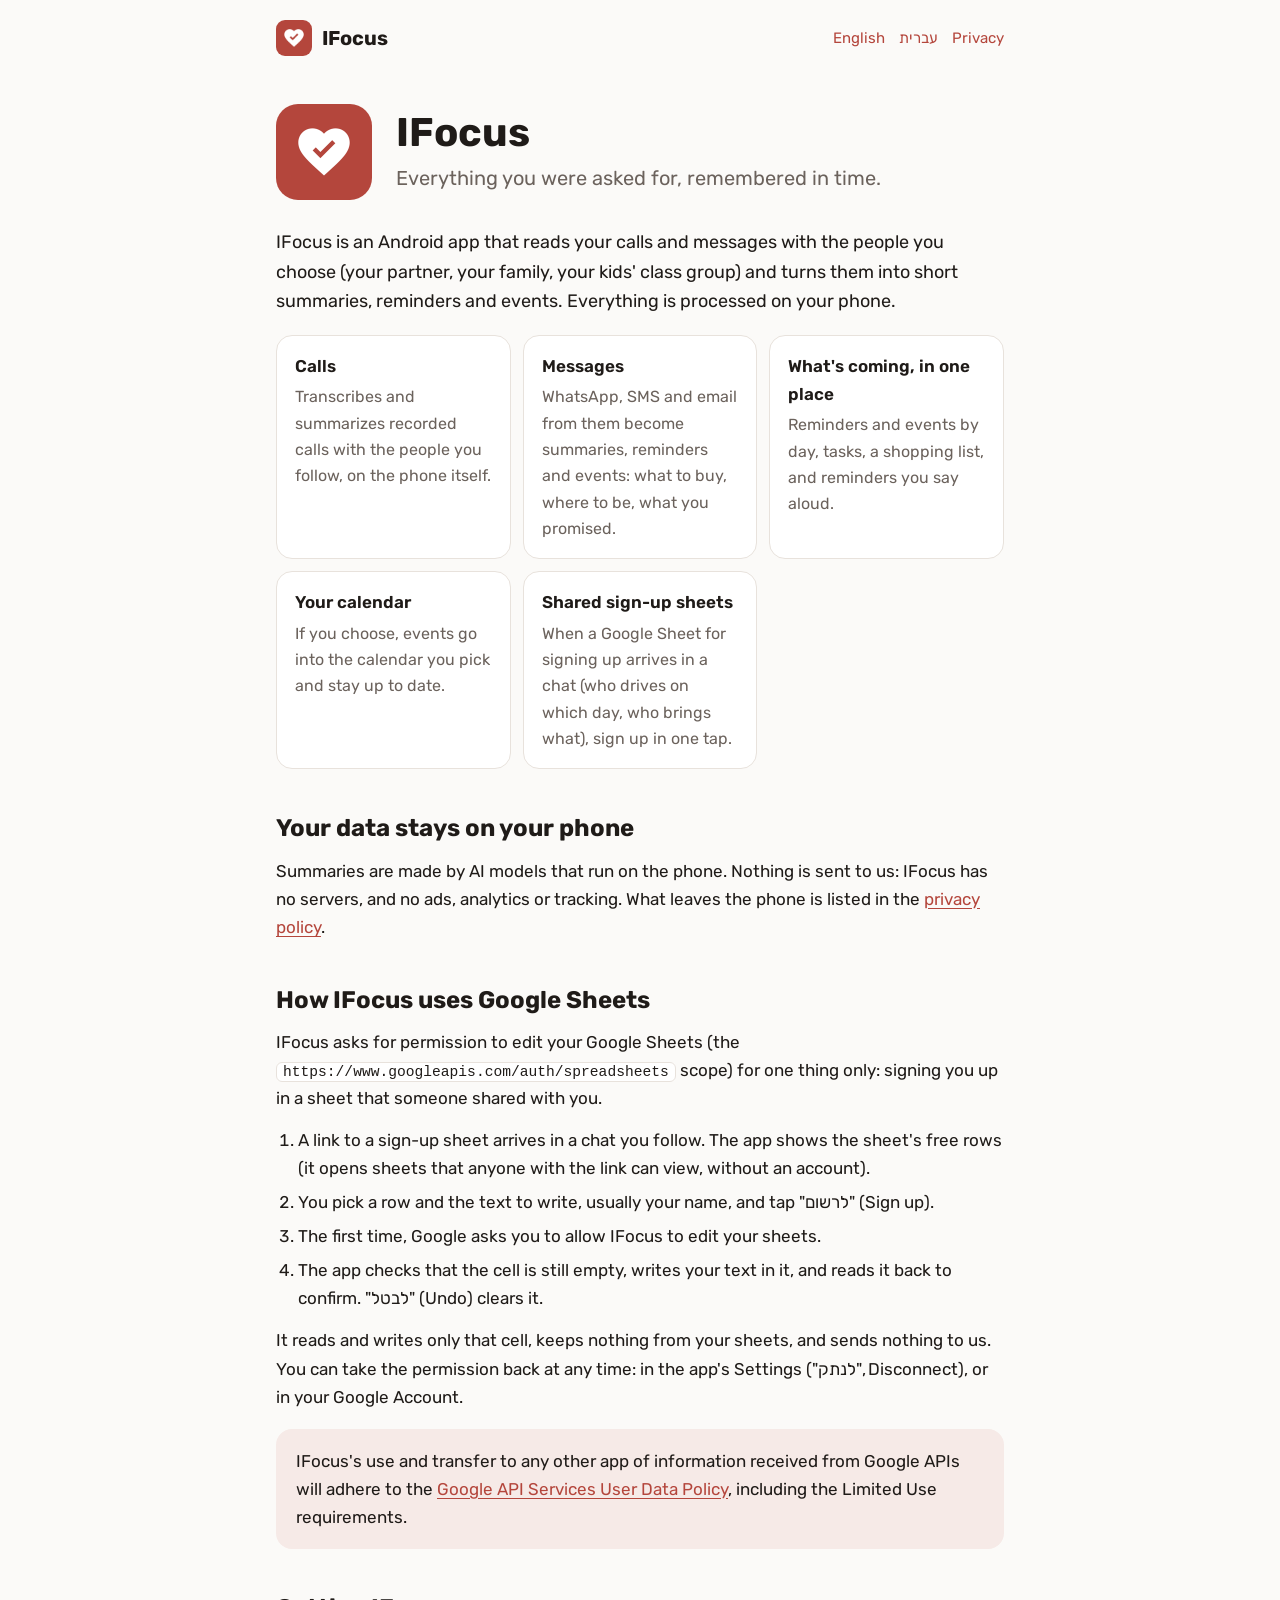
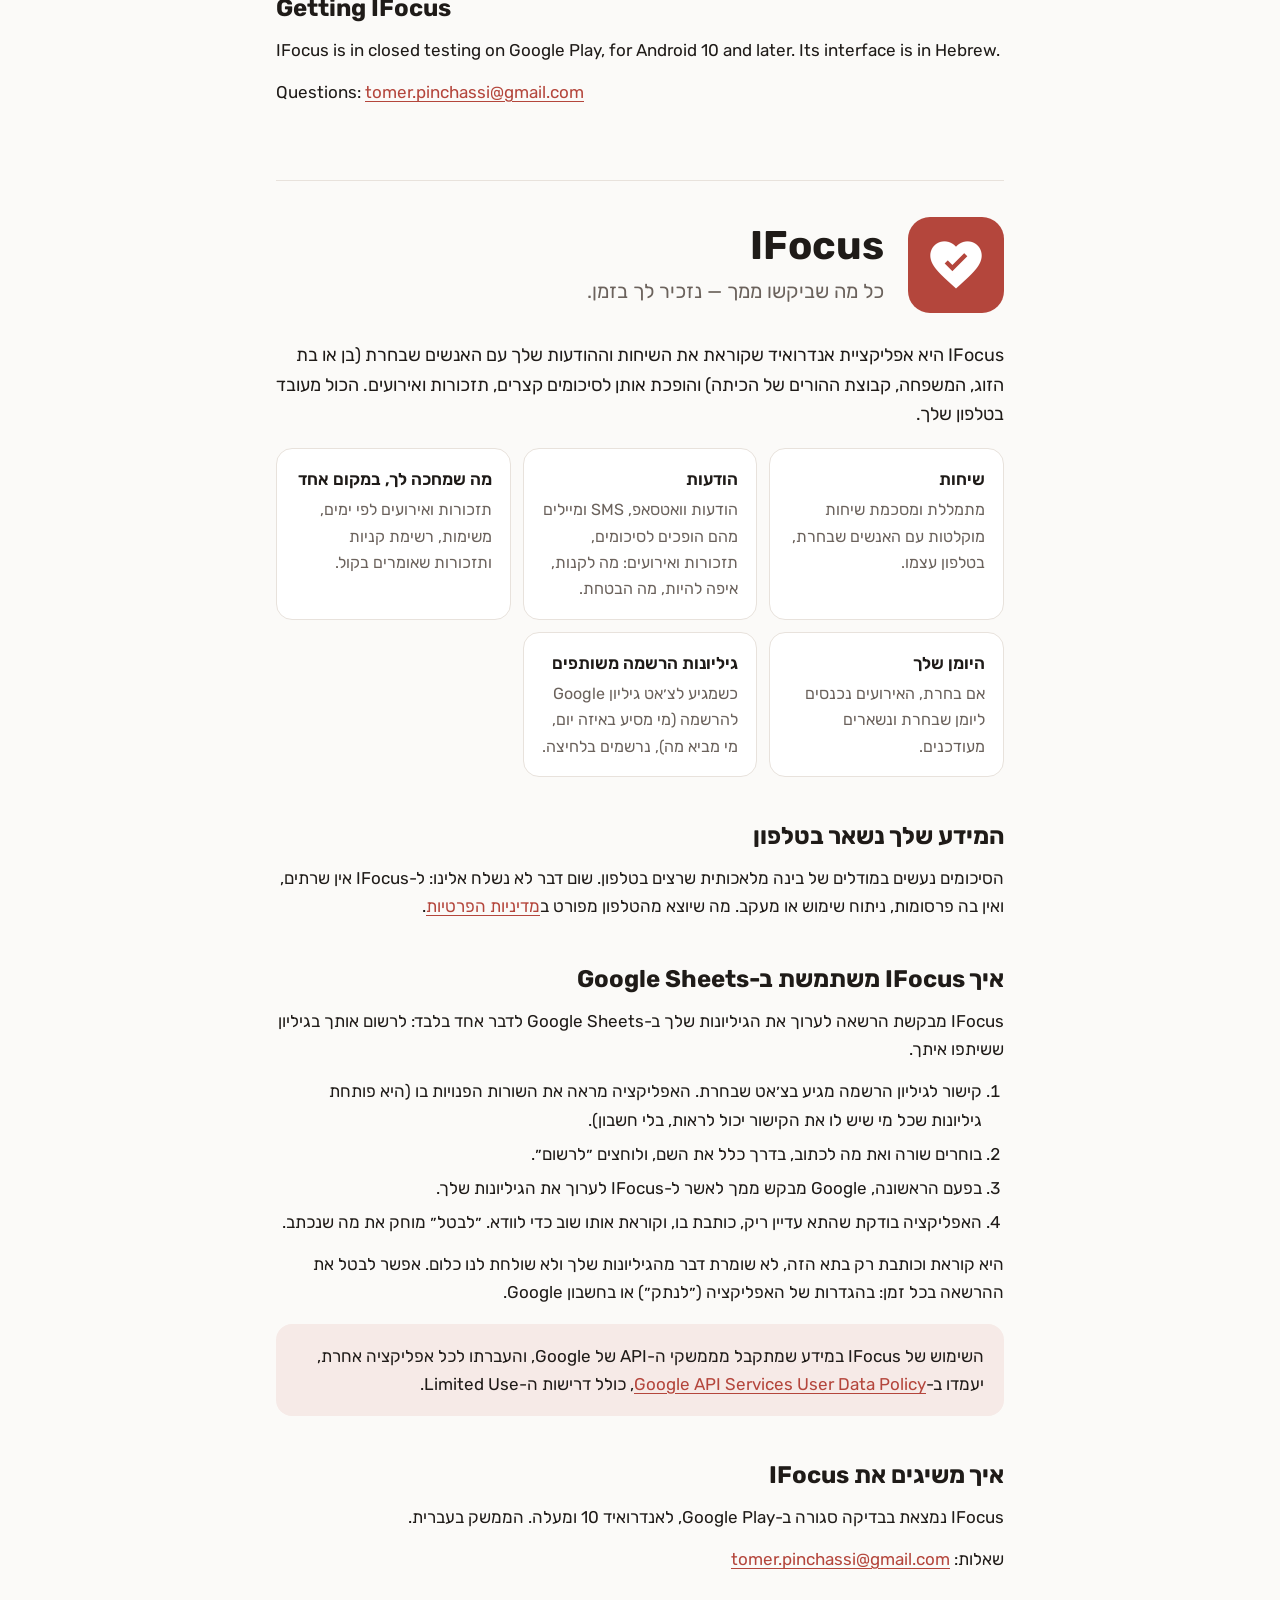
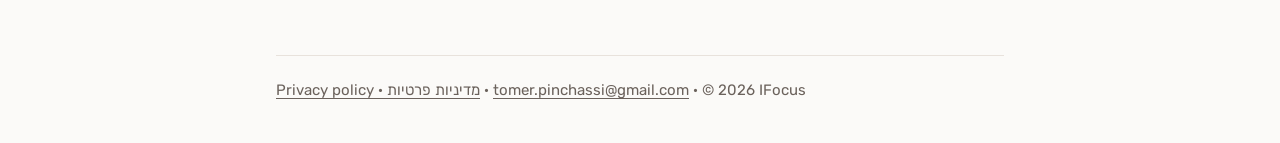
==== index.html @ 0cfac2ee "IFocus's home page and privacy policy Co-Authored-By: Claude Opus 5.5 <noreply@anthropic.com>" ====
<!doctype html>
<html lang="en">
<head>
<meta charset="utf-8">
<meta name="viewport" content="width=device-width, initial-scale=1">
<title>IFocus</title>
<meta name="description" content="IFocus is an Android app that turns your calls and messages with the people you choose into short summaries, reminders and events, on your phone.">
<link rel="icon" type="image/png" href="favicon.png">
<link rel="apple-touch-icon" href="apple-touch-icon.png">
<link rel="stylesheet" href="style.css">
</head>
<body>
<div class="wrap">

<nav class="top">
  <a class="brand" href="./"><img src="icon.png" alt="">IFocus</a>
  <div class="langs"><a href="#en" lang="en">English</a><a href="#he" lang="he">עברית</a><a href="privacy.html">Privacy</a></div>
</nav>

<main>

<section class="lang" id="en" lang="en" dir="ltr">
  <div class="hero">
    <img src="icon.png" alt="IFocus icon">
    <div>
      <h1>IFocus</h1>
      <p class="tagline">Everything you were asked for, remembered in time.</p>
    </div>
  </div>

  <p class="lead">IFocus is an Android app that reads your calls and messages with the people you choose (your partner, your family, your kids' class group) and turns them into short summaries, reminders and events. Everything is processed on your phone.</p>

  <ul class="features">
    <li><h3>Calls</h3><p>Transcribes and summarizes recorded calls with the people you follow, on the phone itself.</p></li>
    <li><h3>Messages</h3><p>WhatsApp, SMS and email from them become summaries, reminders and events: what to buy, where to be, what you promised.</p></li>
    <li><h3>What's coming, in one place</h3><p>Reminders and events by day, tasks, a shopping list, and reminders you say aloud.</p></li>
    <li><h3>Your calendar</h3><p>If you choose, events go into the calendar you pick and stay up to date.</p></li>
    <li><h3>Shared sign-up sheets</h3><p>When a Google Sheet for signing up arrives in a chat (who drives on which day, who brings what), sign up in one tap.</p></li>
  </ul>

  <h2>Your data stays on your phone</h2>
  <p>Summaries are made by AI models that run on the phone. Nothing is sent to us: IFocus has no servers, and no ads, analytics or tracking. What leaves the phone is listed in the <a href="privacy.html#en">privacy policy</a>.</p>

  <h2>How IFocus uses Google Sheets</h2>
  <p>IFocus asks for permission to edit your Google Sheets (the <code>https://www.googleapis.com/auth/spreadsheets</code> scope) for one thing only: signing you up in a sheet that someone shared with you.</p>
  <ol class="steps">
    <li>A link to a sign-up sheet arrives in a chat you follow. The app shows the sheet's free rows (it opens sheets that anyone with the link can view, without an account).</li>
    <li>You pick a row and the text to write, usually your name, and tap "לרשום" (Sign up).</li>
    <li>The first time, Google asks you to allow IFocus to edit your sheets.</li>
    <li>The app checks that the cell is still empty, writes your text in it, and reads it back to confirm. "לבטל" (Undo) clears it.</li>
  </ol>
  <p>It reads and writes only that cell, keeps nothing from your sheets, and sends nothing to us. You can take the permission back at any time: in the app's Settings ("לנתק", Disconnect), or in your Google Account.</p>
  <div class="note">
    <p>IFocus's use and transfer to any other app of information received from Google APIs will adhere to the <a href="https://developers.google.com/terms/api-services-user-data-policy">Google API Services User Data Policy</a>, including the Limited Use requirements.</p>
  </div>

  <h2>Getting IFocus</h2>
  <p>IFocus is in closed testing on Google Play, for Android 10 and later. Its interface is in Hebrew.</p>
  <p>Questions: <a href="mailto:tomer.pinchassi@gmail.com">tomer.pinchassi@gmail.com</a></p>
</section>

<section class="lang" id="he" lang="he" dir="rtl">
  <div class="hero">
    <img src="icon.png" alt="הסמל של IFocus">
    <div>
      <h1>IFocus</h1>
      <p class="tagline">כל מה שביקשו ממך — נזכיר לך בזמן.</p>
    </div>
  </div>

  <p class="lead">IFocus היא אפליקציית אנדרואיד שקוראת את השיחות וההודעות שלך עם האנשים שבחרת (בן או בת הזוג, המשפחה, קבוצת ההורים של הכיתה) והופכת אותן לסיכומים קצרים, תזכורות ואירועים. הכול מעובד בטלפון שלך.</p>

  <ul class="features">
    <li><h3>שיחות</h3><p>מתמללת ומסכמת שיחות מוקלטות עם האנשים שבחרת, בטלפון עצמו.</p></li>
    <li><h3>הודעות</h3><p>הודעות וואטסאפ, SMS ומיילים מהם הופכים לסיכומים, תזכורות ואירועים: מה לקנות, איפה להיות, מה הבטחת.</p></li>
    <li><h3>מה שמחכה לך, במקום אחד</h3><p>תזכורות ואירועים לפי ימים, משימות, רשימת קניות ותזכורות שאומרים בקול.</p></li>
    <li><h3>היומן שלך</h3><p>אם בחרת, האירועים נכנסים ליומן שבחרת ונשארים מעודכנים.</p></li>
    <li><h3>גיליונות הרשמה משותפים</h3><p>כשמגיע לצ׳אט גיליון Google להרשמה (מי מסיע באיזה יום, מי מביא מה), נרשמים בלחיצה.</p></li>
  </ul>

  <h2>המידע שלך נשאר בטלפון</h2>
  <p>הסיכומים נעשים במודלים של בינה מלאכותית שרצים בטלפון. שום דבר לא נשלח אלינו: ל-IFocus אין שרתים, ואין בה פרסומות, ניתוח שימוש או מעקב. מה שיוצא מהטלפון מפורט ב<a href="privacy.html#he">מדיניות הפרטיות</a>.</p>

  <h2>איך IFocus משתמשת ב-Google Sheets</h2>
  <p>IFocus מבקשת הרשאה לערוך את הגיליונות שלך ב-Google Sheets לדבר אחד בלבד: לרשום אותך בגיליון ששיתפו איתך.</p>
  <ol class="steps">
    <li>קישור לגיליון הרשמה מגיע בצ׳אט שבחרת. האפליקציה מראה את השורות הפנויות בו (היא פותחת גיליונות שכל מי שיש לו את הקישור יכול לראות, בלי חשבון).</li>
    <li>בוחרים שורה ואת מה לכתוב, בדרך כלל את השם, ולוחצים ״לרשום״.</li>
    <li>בפעם הראשונה, Google מבקש ממך לאשר ל-IFocus לערוך את הגיליונות שלך.</li>
    <li>האפליקציה בודקת שהתא עדיין ריק, כותבת בו, וקוראת אותו שוב כדי לוודא. ״לבטל״ מוחק את מה שנכתב.</li>
  </ol>
  <p>היא קוראת וכותבת רק בתא הזה, לא שומרת דבר מהגיליונות שלך ולא שולחת לנו כלום. אפשר לבטל את ההרשאה בכל זמן: בהגדרות של האפליקציה (״לנתק״) או בחשבון Google.</p>
  <div class="note">
    <p>השימוש של IFocus במידע שמתקבל מממשקי ה-API של Google, והעברתו לכל אפליקציה אחרת, יעמדו ב-<a href="https://developers.google.com/terms/api-services-user-data-policy">Google API Services User Data Policy</a>, כולל דרישות ה-Limited Use.</p>
  </div>

  <h2>איך משיגים את IFocus</h2>
  <p>IFocus נמצאת בבדיקה סגורה ב-Google Play, לאנדרואיד 10 ומעלה. הממשק בעברית.</p>
  <p>שאלות: <a href="mailto:tomer.pinchassi@gmail.com">tomer.pinchassi@gmail.com</a></p>
</section>

</main>

<footer>
  <a href="privacy.html">Privacy policy · מדיניות פרטיות</a> · <a href="mailto:tomer.pinchassi@gmail.com">tomer.pinchassi@gmail.com</a> · © 2026 IFocus
</footer>

</div>
</body>
</html>
---- style.css ----
@font-face {
  font-family: "Rubik";
  src: url("rubik.ttf") format("truetype");
  font-weight: 300 900;
  font-display: swap;
}

:root {
  --ground: #FBFAF8;
  --card: #FFFFFF;
  --ink: #1F1B18;
  --muted: #6B625C;
  --line: #E8E2DC;
  --accent: #B4463C;
  --accent-ink: #FFFFFF;
  --soft: #F6EAE7;
}

@media (prefers-color-scheme: dark) {
  :root:not([data-theme="light"]) {
    --ground: #171412;
    --card: #211D1A;
    --ink: #F2ECE7;
    --muted: #B3A9A2;
    --line: #3A332E;
    --accent: #E07B6F;
    --accent-ink: #1A0F0D;
    --soft: #3A2421;
  }
}

:root[data-theme="dark"] {
  --ground: #171412;
  --card: #211D1A;
  --ink: #F2ECE7;
  --muted: #B3A9A2;
  --line: #3A332E;
  --accent: #E07B6F;
  --accent-ink: #1A0F0D;
  --soft: #3A2421;
}

* { box-sizing: border-box; }

html { -webkit-text-size-adjust: 100%; }

body {
  margin: 0;
  background: var(--ground);
  color: var(--ink);
  font-family: "Rubik", system-ui, -apple-system, "Segoe UI", Arial, sans-serif;
  font-size: 17px;
  line-height: 1.65;
}

a { color: var(--accent); text-underline-offset: 3px; }

.wrap { max-width: 760px; margin: 0 auto; padding: 0 16px; }

.top {
  display: flex;
  align-items: center;
  justify-content: space-between;
  gap: 12px;
  padding: 20px 0;
}

.brand {
  display: flex;
  align-items: center;
  gap: 10px;
  color: var(--ink);
  text-decoration: none;
  font-weight: 700;
  font-size: 20px;
}

.brand img { width: 36px; height: 36px; border-radius: 9px; }

.langs { display: flex; gap: 14px; font-size: 15px; }
.langs a { text-decoration: none; }
.langs a:hover { text-decoration: underline; }

.hero {
  display: flex;
  align-items: center;
  gap: 24px;
  padding: 28px 0 8px;
}

.hero img { width: 96px; height: 96px; border-radius: 22px; flex: none; }

h1 { font-size: 40px; line-height: 1.15; margin: 0 0 6px; font-weight: 700; }

.tagline { font-size: 20px; color: var(--muted); margin: 0; }

h2 { font-size: 24px; line-height: 1.3; margin: 44px 0 12px; font-weight: 700; }

h3 { font-size: 17px; margin: 0 0 4px; font-weight: 600; }

p { margin: 0 0 14px; }

.lead { font-size: 18px; margin-top: 20px; }

.features {
  list-style: none;
  padding: 0;
  margin: 18px 0 0;
  display: grid;
  grid-template-columns: repeat(auto-fit, minmax(220px, 1fr));
  gap: 12px;
}

.features li {
  background: var(--card);
  border: 1px solid var(--line);
  border-radius: 16px;
  padding: 16px 18px;
}

.features p { margin: 0; color: var(--muted); font-size: 16px; }

.note {
  background: var(--soft);
  border-radius: 16px;
  padding: 18px 20px;
  margin-top: 18px;
}

.note p:last-child { margin-bottom: 0; }

ol.steps { padding-inline-start: 22px; margin: 0 0 14px; }
ol.steps li { margin-bottom: 6px; }

code {
  font-family: ui-monospace, SFMono-Regular, Menlo, Consolas, monospace;
  font-size: 0.86em;
  background: var(--card);
  border: 1px solid var(--line);
  border-radius: 6px;
  padding: 1px 6px;
  overflow-wrap: anywhere;
}

section.lang { padding-bottom: 12px; }
section.lang + section.lang { border-top: 1px solid var(--line); margin-top: 48px; padding-top: 8px; }

.policy h1 { font-size: 32px; margin-top: 28px; }
.policy h2 { font-size: 21px; margin-top: 32px; }
.policy ul { padding-inline-start: 22px; margin: 0 0 14px; }
.policy li { margin-bottom: 8px; }
.policy .updated { color: var(--muted); }

footer {
  border-top: 1px solid var(--line);
  margin-top: 56px;
  padding: 22px 0 40px;
  color: var(--muted);
  font-size: 15px;
}

footer a { color: var(--muted); }

@media (max-width: 520px) {
  body { font-size: 16px; }
  .hero { gap: 16px; padding-top: 16px; }
  .hero img { width: 72px; height: 72px; border-radius: 17px; }
  h1 { font-size: 32px; }
  .tagline { font-size: 18px; }
}
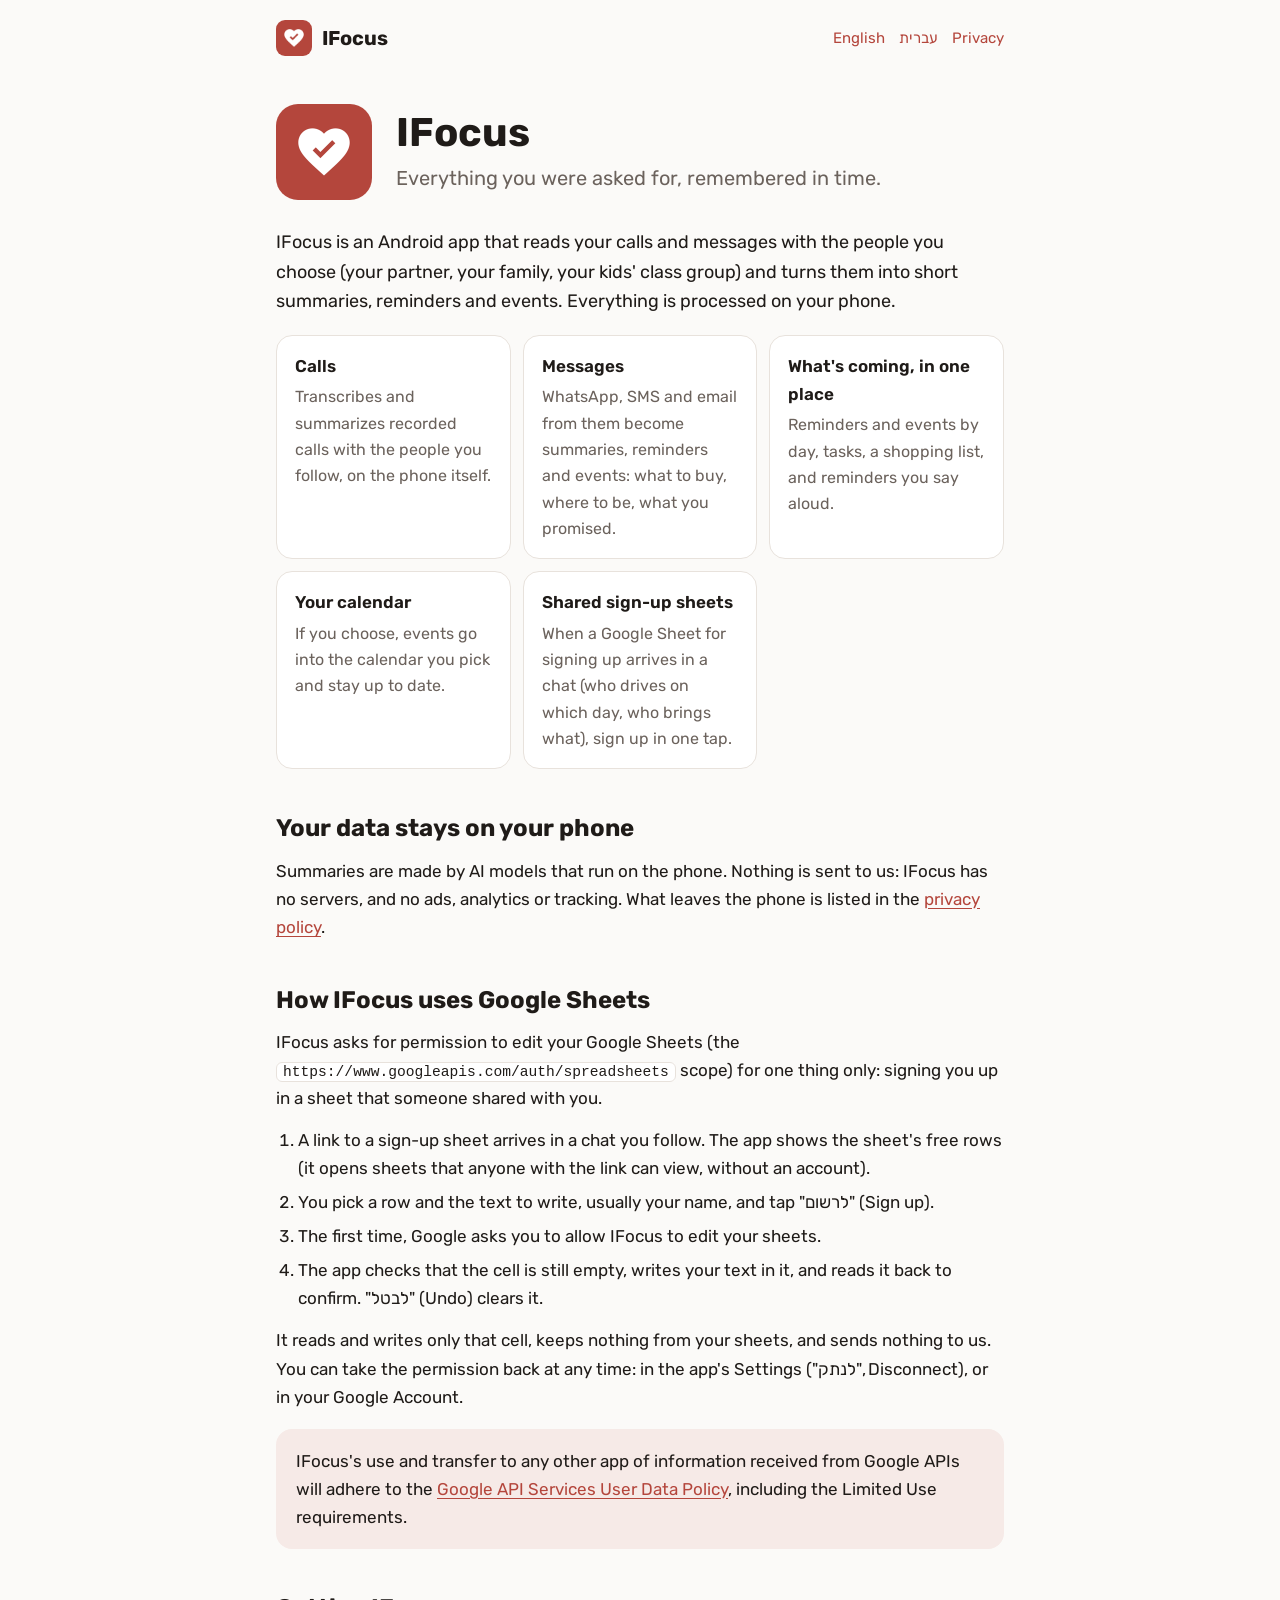
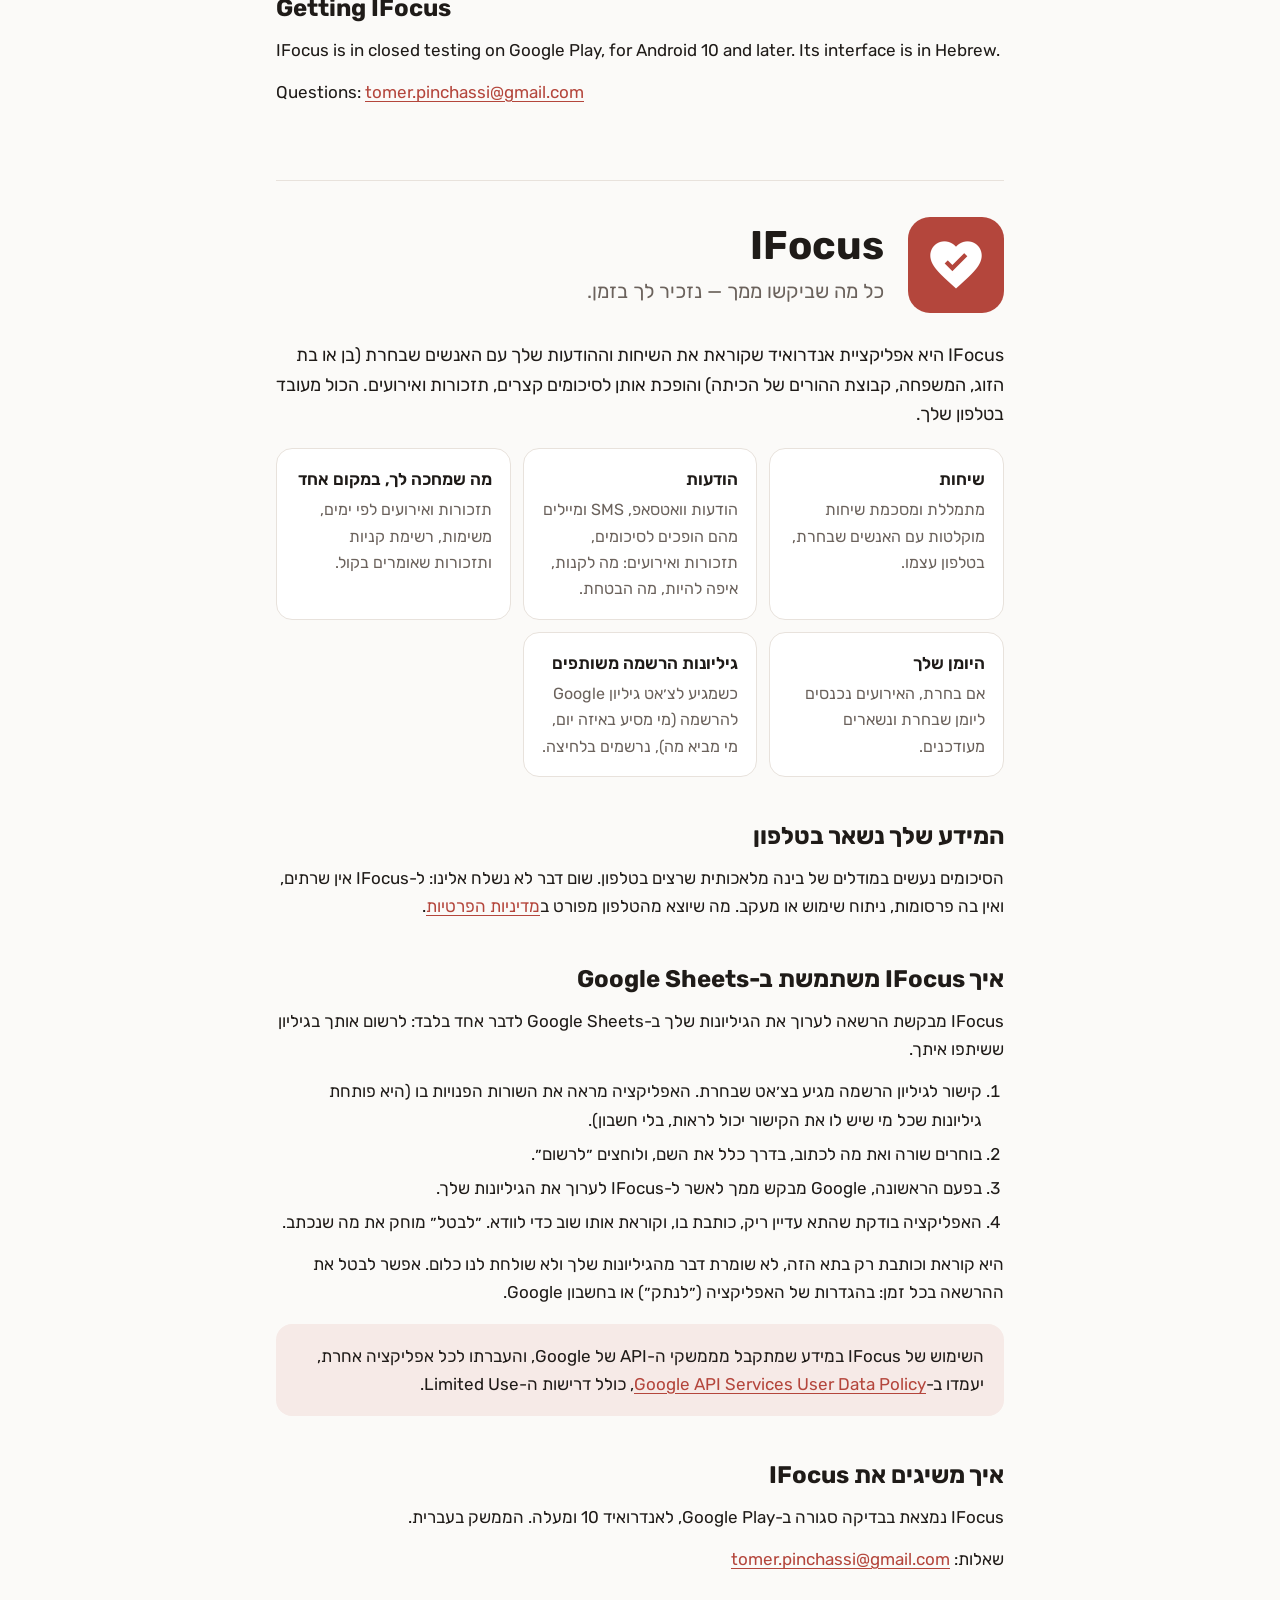
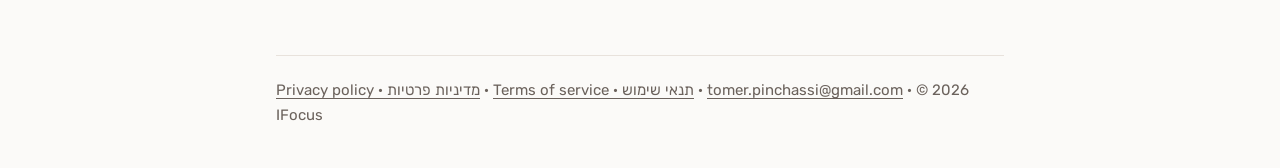
==== commit 4aaeddfc: "IFocus's terms of service; both pages made by tools/pages.py Co-Authored-By: Claude Opus 5.5 <norepl" ====
--- a/index.html
+++ b/index.html
@@ -102,7 +102,7 @@
 </main>
 
 <footer>
-  <a href="privacy.html">Privacy policy · מדיניות פרטיות</a> · <a href="mailto:tomer.pinchassi@gmail.com">tomer.pinchassi@gmail.com</a> · © 2026 IFocus
+  <a href="privacy.html">Privacy policy · מדיניות פרטיות</a> · <a href="terms.html">Terms of service · תנאי שימוש</a> · <a href="mailto:tomer.pinchassi@gmail.com">tomer.pinchassi@gmail.com</a> · © 2026 IFocus
 </footer>
 
 </div>
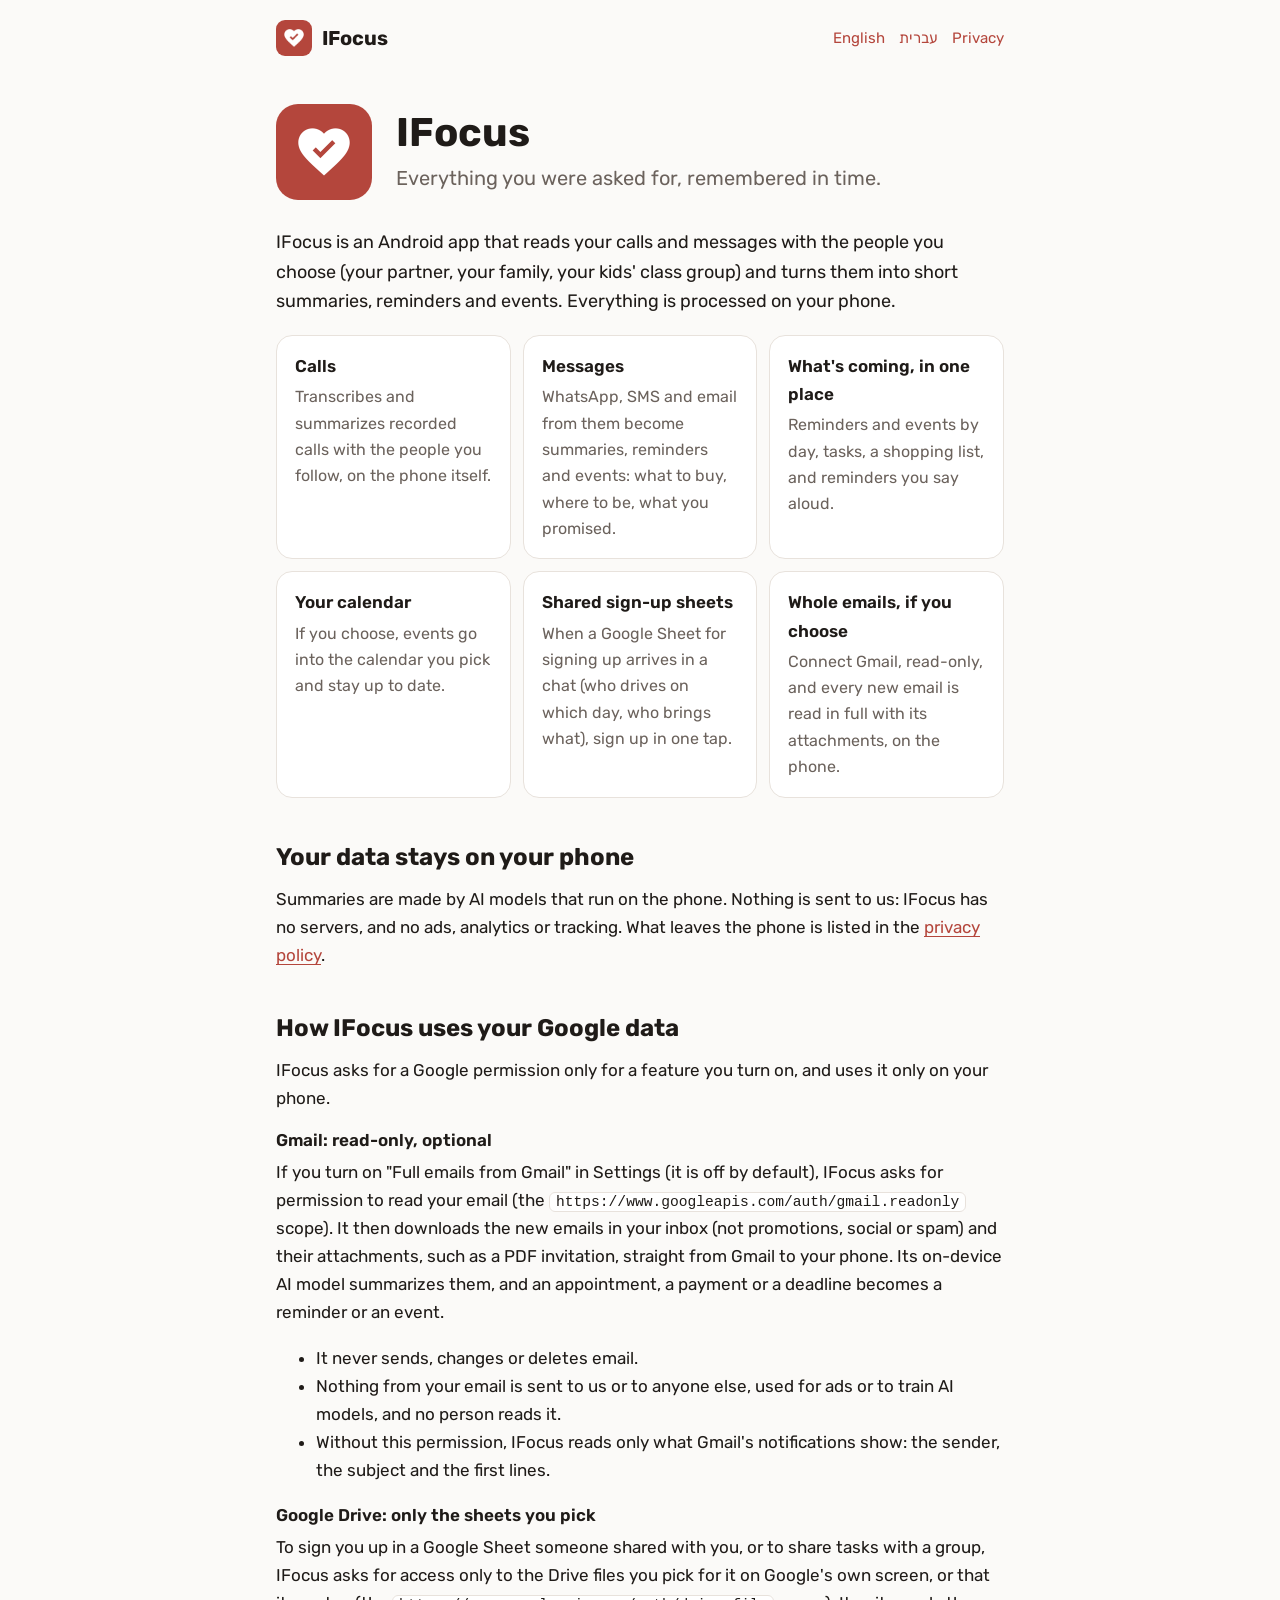
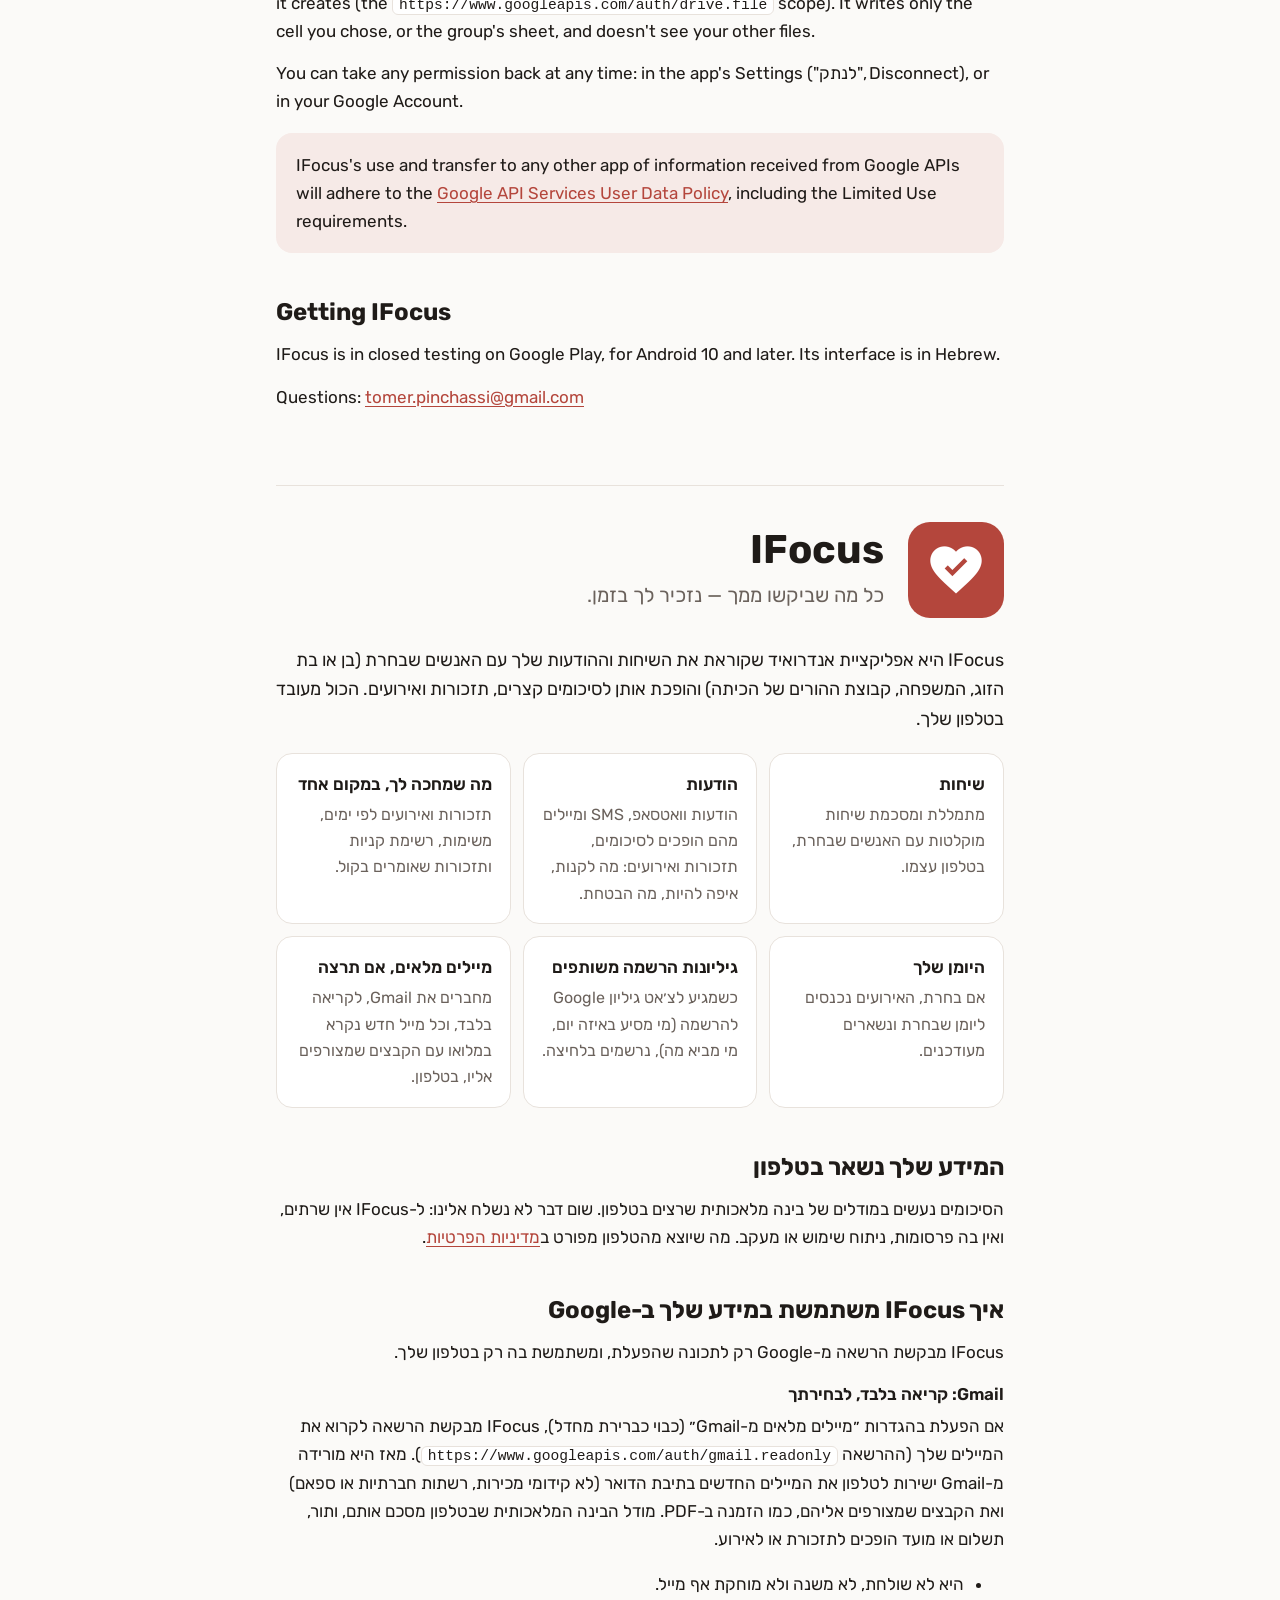
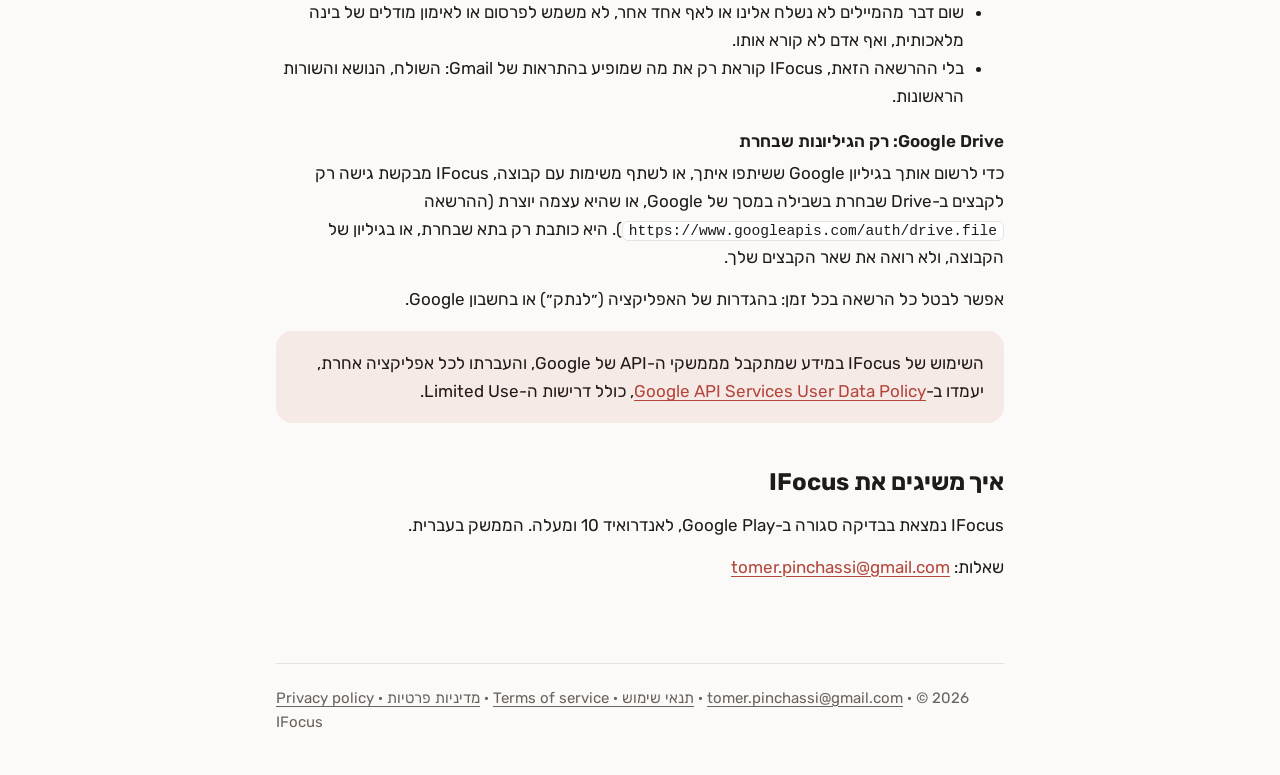
==== commit 473de1b6: "IFocus home page: how it uses Google data now: Gmail read-only (optional) and Drive per-file, not Sh" ====
--- a/index.html
+++ b/index.html
@@ -3,6 +3,7 @@
 <head>
 <meta charset="utf-8">
 <meta name="viewport" content="width=device-width, initial-scale=1">
+<meta name="google-site-verification" content="Ybvz9eBYzcYVHrayCk9Bpo5O0dHp8uWkfAAwwhjsSN4" />
 <title>IFocus</title>
 <meta name="description" content="IFocus is an Android app that turns your calls and messages with the people you choose into short summaries, reminders and events, on your phone.">
 <link rel="icon" type="image/png" href="favicon.png">
@@ -36,20 +37,24 @@
     <li><h3>What's coming, in one place</h3><p>Reminders and events by day, tasks, a shopping list, and reminders you say aloud.</p></li>
     <li><h3>Your calendar</h3><p>If you choose, events go into the calendar you pick and stay up to date.</p></li>
     <li><h3>Shared sign-up sheets</h3><p>When a Google Sheet for signing up arrives in a chat (who drives on which day, who brings what), sign up in one tap.</p></li>
+    <li><h3>Whole emails, if you choose</h3><p>Connect Gmail, read-only, and every new email is read in full with its attachments, on the phone.</p></li>
   </ul>
 
   <h2>Your data stays on your phone</h2>
   <p>Summaries are made by AI models that run on the phone. Nothing is sent to us: IFocus has no servers, and no ads, analytics or tracking. What leaves the phone is listed in the <a href="privacy.html#en">privacy policy</a>.</p>
 
-  <h2>How IFocus uses Google Sheets</h2>
-  <p>IFocus asks for permission to edit your Google Sheets (the <code>https://www.googleapis.com/auth/spreadsheets</code> scope) for one thing only: signing you up in a sheet that someone shared with you.</p>
-  <ol class="steps">
-    <li>A link to a sign-up sheet arrives in a chat you follow. The app shows the sheet's free rows (it opens sheets that anyone with the link can view, without an account).</li>
-    <li>You pick a row and the text to write, usually your name, and tap "לרשום" (Sign up).</li>
-    <li>The first time, Google asks you to allow IFocus to edit your sheets.</li>
-    <li>The app checks that the cell is still empty, writes your text in it, and reads it back to confirm. "לבטל" (Undo) clears it.</li>
-  </ol>
-  <p>It reads and writes only that cell, keeps nothing from your sheets, and sends nothing to us. You can take the permission back at any time: in the app's Settings ("לנתק", Disconnect), or in your Google Account.</p>
+  <h2>How IFocus uses your Google data</h2>
+  <p>IFocus asks for a Google permission only for a feature you turn on, and uses it only on your phone.</p>
+  <h3>Gmail: read-only, optional</h3>
+  <p>If you turn on "Full emails from Gmail" in Settings (it is off by default), IFocus asks for permission to read your email (the <code>https://www.googleapis.com/auth/gmail.readonly</code> scope). It then downloads the new emails in your inbox (not promotions, social or spam) and their attachments, such as a PDF invitation, straight from Gmail to your phone. Its on-device AI model summarizes them, and an appointment, a payment or a deadline becomes a reminder or an event.</p>
+  <ul>
+    <li>It never sends, changes or deletes email.</li>
+    <li>Nothing from your email is sent to us or to anyone else, used for ads or to train AI models, and no person reads it.</li>
+    <li>Without this permission, IFocus reads only what Gmail's notifications show: the sender, the subject and the first lines.</li>
+  </ul>
+  <h3>Google Drive: only the sheets you pick</h3>
+  <p>To sign you up in a Google Sheet someone shared with you, or to share tasks with a group, IFocus asks for access only to the Drive files you pick for it on Google's own screen, or that it creates (the <code>https://www.googleapis.com/auth/drive.file</code> scope). It writes only the cell you chose, or the group's sheet, and doesn't see your other files.</p>
+  <p>You can take any permission back at any time: in the app's Settings ("לנתק", Disconnect), or in your Google Account.</p>
   <div class="note">
     <p>IFocus's use and transfer to any other app of information received from Google APIs will adhere to the <a href="https://developers.google.com/terms/api-services-user-data-policy">Google API Services User Data Policy</a>, including the Limited Use requirements.</p>
   </div>
@@ -76,20 +81,24 @@
     <li><h3>מה שמחכה לך, במקום אחד</h3><p>תזכורות ואירועים לפי ימים, משימות, רשימת קניות ותזכורות שאומרים בקול.</p></li>
     <li><h3>היומן שלך</h3><p>אם בחרת, האירועים נכנסים ליומן שבחרת ונשארים מעודכנים.</p></li>
     <li><h3>גיליונות הרשמה משותפים</h3><p>כשמגיע לצ׳אט גיליון Google להרשמה (מי מסיע באיזה יום, מי מביא מה), נרשמים בלחיצה.</p></li>
+    <li><h3>מיילים מלאים, אם תרצה</h3><p>מחברים את Gmail, לקריאה בלבד, וכל מייל חדש נקרא במלואו עם הקבצים שמצורפים אליו, בטלפון.</p></li>
   </ul>
 
   <h2>המידע שלך נשאר בטלפון</h2>
   <p>הסיכומים נעשים במודלים של בינה מלאכותית שרצים בטלפון. שום דבר לא נשלח אלינו: ל-IFocus אין שרתים, ואין בה פרסומות, ניתוח שימוש או מעקב. מה שיוצא מהטלפון מפורט ב<a href="privacy.html#he">מדיניות הפרטיות</a>.</p>
 
-  <h2>איך IFocus משתמשת ב-Google Sheets</h2>
-  <p>IFocus מבקשת הרשאה לערוך את הגיליונות שלך ב-Google Sheets לדבר אחד בלבד: לרשום אותך בגיליון ששיתפו איתך.</p>
-  <ol class="steps">
-    <li>קישור לגיליון הרשמה מגיע בצ׳אט שבחרת. האפליקציה מראה את השורות הפנויות בו (היא פותחת גיליונות שכל מי שיש לו את הקישור יכול לראות, בלי חשבון).</li>
-    <li>בוחרים שורה ואת מה לכתוב, בדרך כלל את השם, ולוחצים ״לרשום״.</li>
-    <li>בפעם הראשונה, Google מבקש ממך לאשר ל-IFocus לערוך את הגיליונות שלך.</li>
-    <li>האפליקציה בודקת שהתא עדיין ריק, כותבת בו, וקוראת אותו שוב כדי לוודא. ״לבטל״ מוחק את מה שנכתב.</li>
-  </ol>
-  <p>היא קוראת וכותבת רק בתא הזה, לא שומרת דבר מהגיליונות שלך ולא שולחת לנו כלום. אפשר לבטל את ההרשאה בכל זמן: בהגדרות של האפליקציה (״לנתק״) או בחשבון Google.</p>
+  <h2>איך IFocus משתמשת במידע שלך ב-Google</h2>
+  <p>IFocus מבקשת הרשאה מ-Google רק לתכונה שהפעלת, ומשתמשת בה רק בטלפון שלך.</p>
+  <h3>Gmail: קריאה בלבד, לבחירתך</h3>
+  <p>אם הפעלת בהגדרות ״מיילים מלאים מ-Gmail״ (כבוי כברירת מחדל), IFocus מבקשת הרשאה לקרוא את המיילים שלך (ההרשאה <code>https://www.googleapis.com/auth/gmail.readonly</code>). מאז היא מורידה מ-Gmail ישירות לטלפון את המיילים החדשים בתיבת הדואר (לא קידומי מכירות, רשתות חברתיות או ספאם) ואת הקבצים שמצורפים אליהם, כמו הזמנה ב-PDF. מודל הבינה המלאכותית שבטלפון מסכם אותם, ותור, תשלום או מועד הופכים לתזכורת או לאירוע.</p>
+  <ul>
+    <li>היא לא שולחת, לא משנה ולא מוחקת אף מייל.</li>
+    <li>שום דבר מהמיילים לא נשלח אלינו או לאף אחד אחר, לא משמש לפרסום או לאימון מודלים של בינה מלאכותית, ואף אדם לא קורא אותו.</li>
+    <li>בלי ההרשאה הזאת, IFocus קוראת רק את מה שמופיע בהתראות של Gmail: השולח, הנושא והשורות הראשונות.</li>
+  </ul>
+  <h3>Google Drive: רק הגיליונות שבחרת</h3>
+  <p>כדי לרשום אותך בגיליון Google ששיתפו איתך, או לשתף משימות עם קבוצה, IFocus מבקשת גישה רק לקבצים ב-Drive שבחרת בשבילה במסך של Google, או שהיא עצמה יוצרת (ההרשאה <code>https://www.googleapis.com/auth/drive.file</code>). היא כותבת רק בתא שבחרת, או בגיליון של הקבוצה, ולא רואה את שאר הקבצים שלך.</p>
+  <p>אפשר לבטל כל הרשאה בכל זמן: בהגדרות של האפליקציה (״לנתק״) או בחשבון Google.</p>
   <div class="note">
     <p>השימוש של IFocus במידע שמתקבל מממשקי ה-API של Google, והעברתו לכל אפליקציה אחרת, יעמדו ב-<a href="https://developers.google.com/terms/api-services-user-data-policy">Google API Services User Data Policy</a>, כולל דרישות ה-Limited Use.</p>
   </div>
